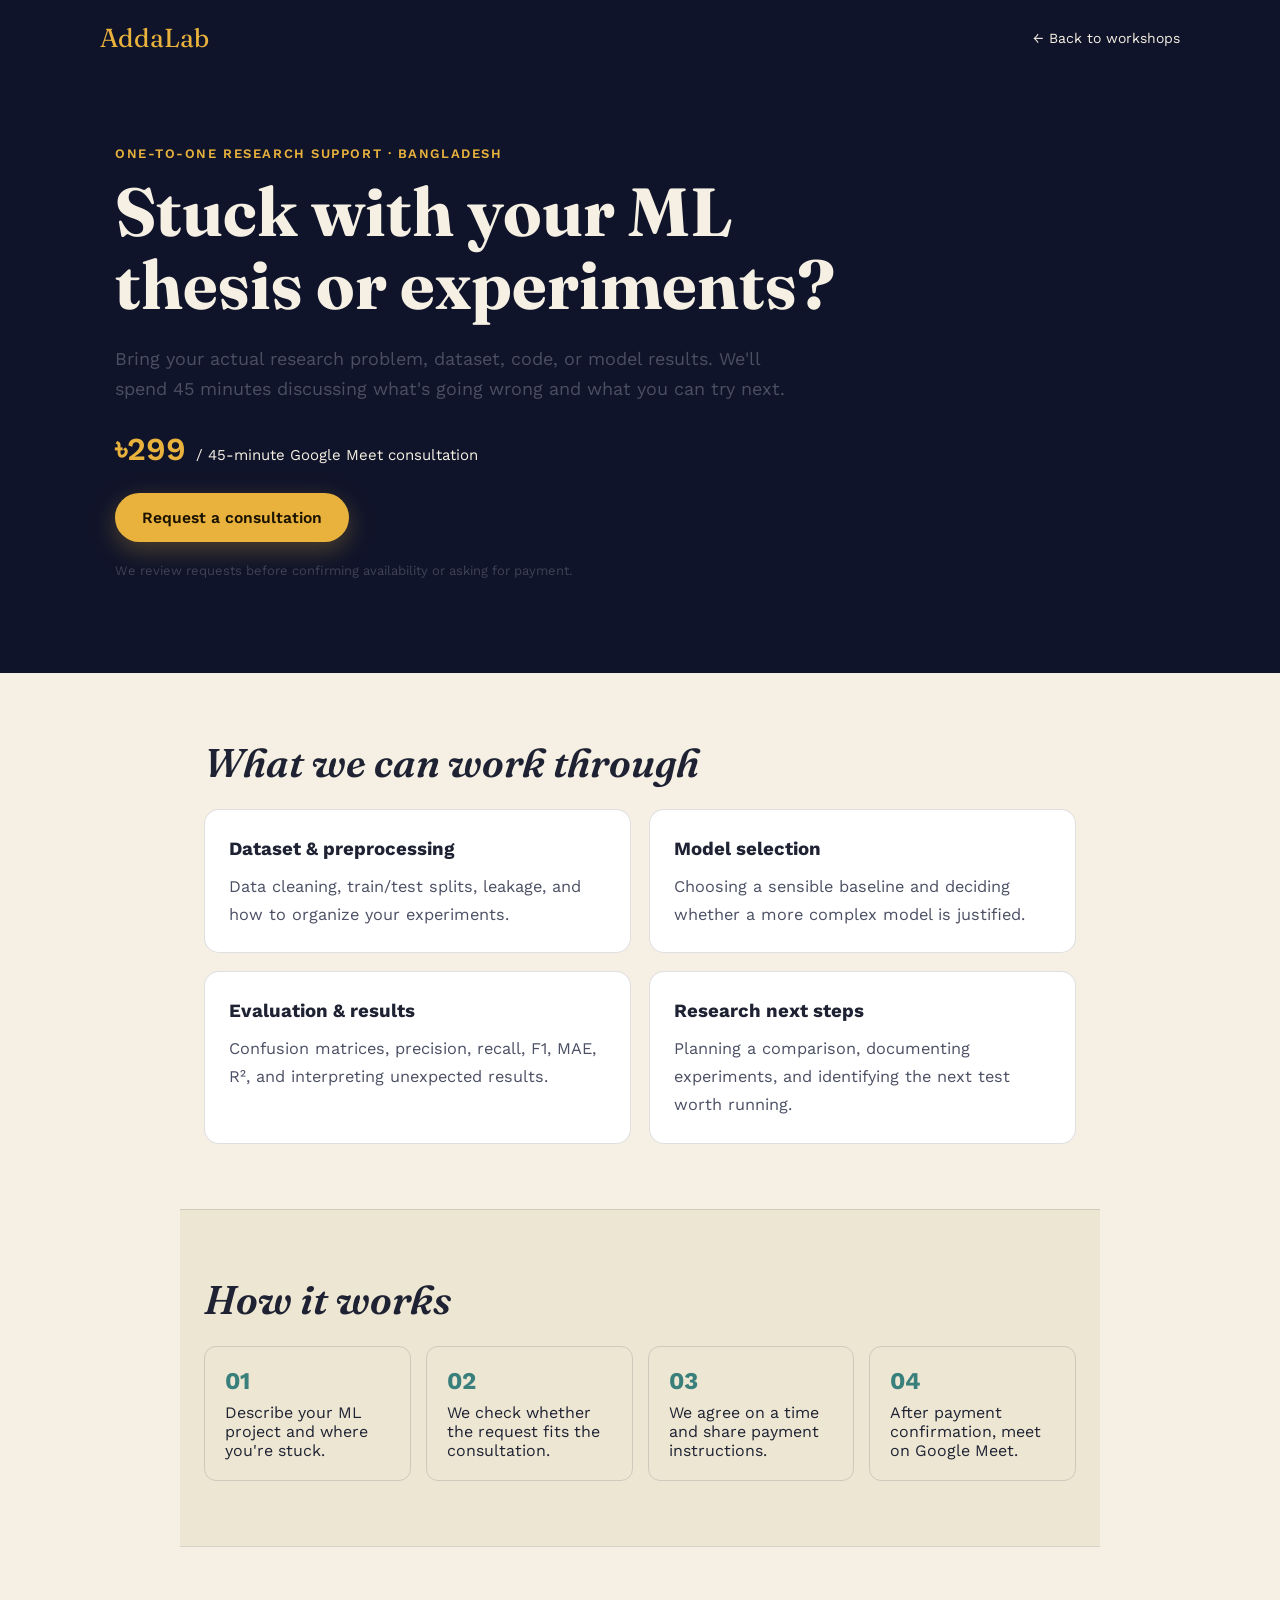
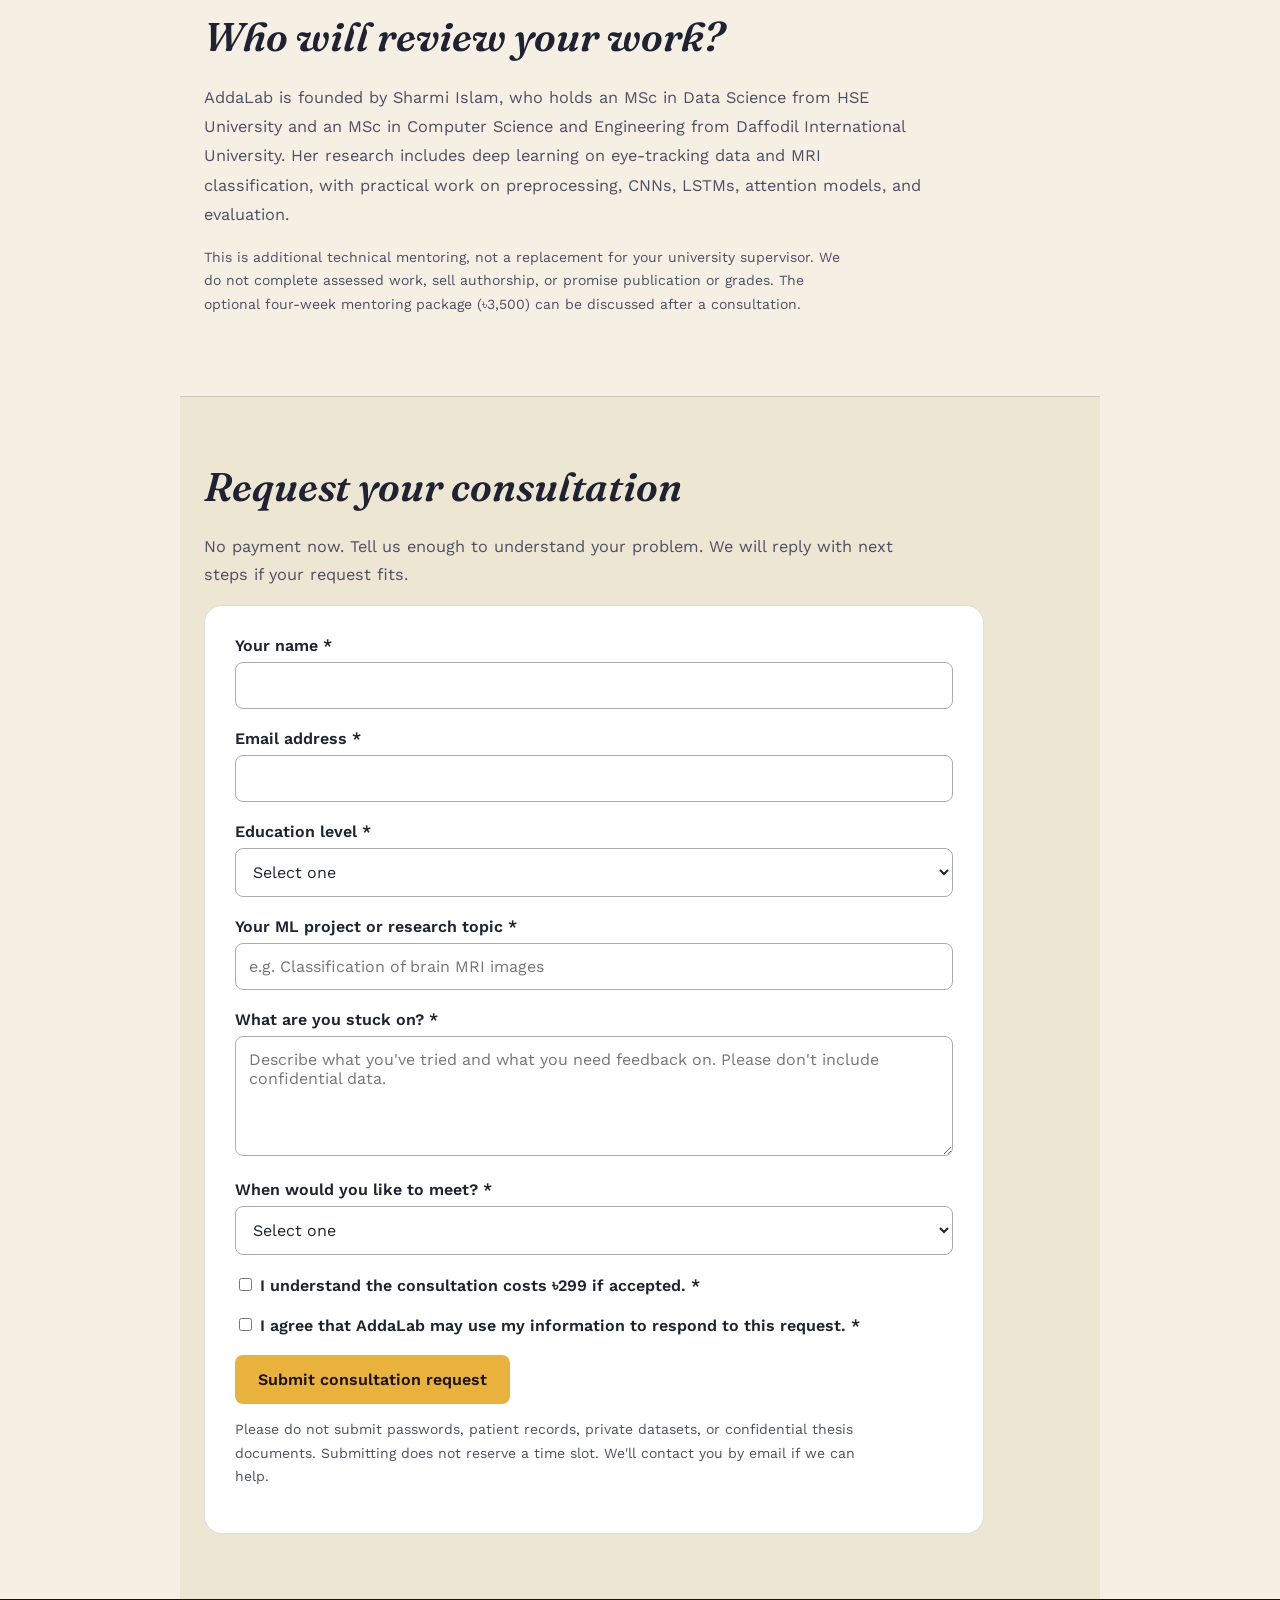
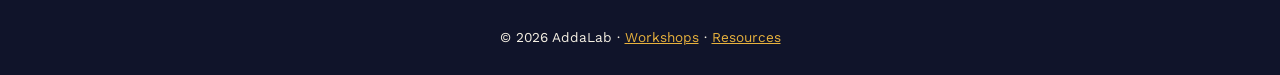
==== mentoring/index.html @ 7a08261a "Fix deployment issues for AddaLab website on Netlify without altering design or content (6ae6e38accb" ====
<!doctype html><html lang="en"><head><meta charset="utf-8"><meta name="viewport" content="width=device-width,initial-scale=1"><title>ML Thesis & Experiment Review | AddaLab</title><meta name="description" content="45-minute one-to-one ML thesis and experiment consultation via Google Meet. ৳299. Request a review of your dataset, model or evaluation results."><link rel="canonical" href="https://addalab.org/mentoring/"><link rel="preconnect" href="https://fonts.googleapis.com"><link href="https://fonts.googleapis.com/css2?family=Fraunces:wght@500;600&family=Work+Sans:wght@400;500;600&display=swap" rel="stylesheet"><style>
  :root{
    --bg-night: #10142A;
    --bg-night-2: #171C38;
    --paper: #F5F0E3;
    --paper-2: #EDE6D3;
    --ink: #1E2233;
    --ink-soft: #4B4F63;
    --gold: #E8B23D;
    --gold-soft: #F3D089;
    --teal: #4B9E97;
    --line: rgba(30,34,51,0.14);
  }
  *{box-sizing:border-box;}
  html{scroll-behavior:smooth;}
  body{
    margin:0;
    background:var(--paper);
    color:var(--ink);
    font-family:'Work Sans', sans-serif;
    -webkit-font-smoothing:antialiased;
  }
  @media (prefers-reduced-motion: reduce){
    *{animation:none !important; transition:none !important;}
  }

  /* ---------- TICKER RIBBON ---------- */
  .ticker-wrap{
    background:var(--gold);
    overflow:hidden;
    white-space:nowrap;
    position:relative;
    z-index:10;
  }
  .ticker{
    display:inline-flex;
    gap:60px;
    padding:10px 0;
    animation:scrollTicker 22s linear infinite;
    font-family:'Work Sans', sans-serif;
    font-weight:600;
    font-size:0.88rem;
    color:#1B1300;
  }
  .ticker span{padding-right:60px; flex:none;}
  @keyframes scrollTicker{
    0%{transform:translateX(0);}
    100%{transform:translateX(-50%);}
  }

  /* ---------- REASONS GRID ---------- */
  .reasons-grid{
    display:grid;
    grid-template-columns:repeat(3, 1fr);
    gap:20px;
    margin-top:28px;
  }
  .reason-card{
    background:#fff;
    border:1px solid var(--line);
    border-radius:16px;
    padding:28px 22px;
    text-align:center;
  }
  .reason-icon{
    width:56px; height:56px;
    border-radius:50%;
    background:var(--paper-2);
    display:flex; align-items:center; justify-content:center;
    font-size:1.6rem;
    margin:0 auto 16px;
  }
  .reason-card h3{
    font-size:1.02rem;
    margin:0 0 8px;
    color:var(--ink);
  }
  .reason-card p{
    font-size:0.88rem;
    color:var(--ink-soft);
    margin:0;
    line-height:1.6;
  }
  @media (max-width:820px){
    .reasons-grid{grid-template-columns:1fr 1fr;}
  }
  @media (max-width:560px){
    .reasons-grid{grid-template-columns:1fr;}
  }

  /* ---------- FLOATING BUTTONS ---------- */
  .float-btn{
    position:fixed;
    bottom:24px;
    width:54px; height:54px;
    border-radius:50%;
    display:flex; align-items:center; justify-content:center;
    box-shadow:0 8px 24px rgba(0,0,0,0.25);
    text-decoration:none;
    z-index:100;
    font-size:0.68rem;
    font-weight:700;
    transition:transform 0.18s ease;
  }
  .float-btn:hover{transform:translateY(-3px);}
  .float-top{
    left:20px;
    background:var(--bg-night);
    color:var(--gold);
    border:2px solid var(--gold);
  }
  .float-whatsapp{
    right:20px;
    background:#25D366;
    color:#fff;
    font-size:1.6rem;
  }

  /* ---------- HERO ---------- */
  .hero{
    position:relative;
    background:linear-gradient(180deg, var(--bg-night) 0%, var(--bg-night-2) 100%);
    color:var(--paper);
    padding:0 24px 90px;
    overflow:hidden;
  }
  .lights{
    width:100%;
    height:64px;
    display:block;
  }
  .bulb{
    animation:twinkle 3.2s ease-in-out infinite;
  }
  .bulb:nth-child(odd){animation-delay:0.6s;}
  .bulb:nth-child(3n){animation-delay:1.4s;}
  @keyframes twinkle{
    0%,100%{opacity:0.55;}
    50%{opacity:1;}
  }
  .hero-inner{
    max-width:760px;
    margin:0 auto;
    text-align:center;
    padding-top:20px;
  }
  .hero-grid{
    max-width:1180px;
    margin:0 auto;
    padding-top:30px;
    display:grid;
    grid-template-columns:1.05fr 0.95fr;
    gap:44px;
    align-items:start;
  }
  .hero-left{text-align:left;}
  .hero-left .cta-row{justify-content:flex-start;}
  .hero-left .trust-row{justify-content:flex-start !important;}
  .hero-form-card{
    background:var(--paper);
    border-radius:18px;
    padding:22px;
    box-shadow:0 20px 50px rgba(0,0,0,0.35);
  }
  .hero-form-card h3{
    font-family:'Fraunces', serif;
    font-weight:600;
    font-style:italic;
    color:var(--ink);
    text-align:center;
    font-size:1.25rem;
    margin:4px 0 16px;
    line-height:1.4;
  }
  @media (max-width:860px){
    .hero-grid{grid-template-columns:1fr;}
    .hero-left{text-align:center;}
    .hero-left .cta-row{justify-content:center;}
    .hero-left .trust-row{justify-content:center !important;}
  }
  .eyebrow-bn{
    font-family:'Noto Sans Bengali', sans-serif;
    font-size:1.05rem;
    font-weight:600;
    letter-spacing:0.04em;
    color:var(--gold-soft);
    margin:0 0 6px;
  }
  h1.brand{
    font-family:'Fraunces', serif;
    font-weight:600;
    font-size:clamp(2.6rem, 6vw, 4.2rem);
    letter-spacing:-0.01em;
    margin:0 0 18px;
  }
  .hero p.tag{
    font-size:clamp(1.05rem, 2vw, 1.25rem);
    color:#D9DAE8;
    max-width:520px;
    margin:0 auto 34px;
    line-height:1.6;
  }
  .cta-row{
    display:flex;
    gap:14px;
    justify-content:center;
    flex-wrap:wrap;
  }
  .btn{
    display:inline-flex;
    align-items:center;
    gap:8px;
    padding:14px 26px;
    border-radius:999px;
    font-family:'Work Sans', sans-serif;
    font-weight:600;
    font-size:0.98rem;
    text-decoration:none;
    cursor:pointer;
    border:1px solid transparent;
    transition:transform 0.18s ease, box-shadow 0.18s ease;
  }
  .btn:hover{transform:translateY(-2px);}
  .btn-primary{
    background:var(--gold);
    color:#1B1300;
    box-shadow:0 8px 24px rgba(232,178,61,0.28);
  }
  .btn-primary:hover{box-shadow:0 12px 30px rgba(232,178,61,0.38);}
  .btn-ghost{
    background:transparent;
    border-color:rgba(245,240,227,0.35);
    color:var(--paper);
  }
  .btn-ghost:hover{border-color:var(--paper);}

  /* ---------- PAPER SHEET ---------- */
  .sheet{
    background:var(--paper);
    border-radius:28px 28px 0 0;
    margin-top:-48px;
    position:relative;
    z-index:2;
    padding:64px 24px 0;
  }
  section{
    max-width:920px;
    margin:0 auto;
    padding:56px 0;
  }
  section + section{border-top:1px solid var(--line);}
  .eyebrow{
    font-size:0.82rem;
    font-weight:600;
    letter-spacing:0.12em;
    text-transform:uppercase;
    color:var(--teal);
    margin:0 0 10px;
  }
  h2{
    font-family:'Fraunces', serif;
    font-weight:600;
    font-style:italic;
    font-size:clamp(1.7rem, 3vw, 2.3rem);
    margin:0 0 18px;
    color:var(--ink);
  }
  p{
    line-height:1.7;
    color:var(--ink-soft);
    font-size:1.02rem;
    max-width:640px;
  }

  /* About */
  .about-grid{
    display:grid;
    grid-template-columns:1.2fr 1fr;
    gap:36px;
    align-items:start;
  }
  .about-card{
    background:var(--paper-2);
    border-radius:16px;
    padding:22px 24px;
  }
  .about-card b{color:var(--ink);}

  /* Journey diagram */
  .journey-wrap{
    display:grid;
    grid-template-columns:340px 1fr;
    gap:40px;
    align-items:center;
  }
  .journey-list{
    list-style:none;
    margin:0;
    padding:0;
    display:flex;
    flex-direction:column;
    gap:14px;
  }
  .journey-list li{
    display:flex;
    gap:12px;
    align-items:flex-start;
    font-size:0.98rem;
    color:var(--ink-soft);
  }
  .journey-list .dot{
    flex:none;
    width:26px;height:26px;
    border-radius:50%;
    background:var(--teal);
    color:#fff;
    font-size:0.78rem;
    font-weight:600;
    display:flex;align-items:center;justify-content:center;
  }
  .journey-list .dot.gold{background:var(--gold); color:#1B1300;}

  /* Who it's for */
  .pill-row{display:flex; gap:10px; flex-wrap:wrap; margin-top:8px;}
  .pill{
    background:var(--paper-2);
    border:1px solid var(--line);
    border-radius:999px;
    padding:8px 16px;
    font-size:0.88rem;
    color:var(--ink);
  }

  /* Future night card */
  .future{
    background:linear-gradient(160deg, var(--bg-night) 0%, var(--bg-night-2) 100%);
    color:var(--paper);
    border-radius:20px;
    padding:40px 32px;
    margin:8px 0 0;
  }
  .future h2{color:var(--paper);}
  .future p{color:#C9CBDC;}
  .future .eyebrow{color:var(--gold-soft);}

  /* Contact */
  .contact-card{
    background:var(--paper-2);
    border-radius:20px;
    padding:36px 32px;
    text-align:center;
  }
  .contact-note{
    font-size:0.86rem;
    color:var(--ink-soft);
    opacity:0.8;
    margin-top:14px;
  }

  footer{
    text-align:center;
    padding:36px 24px 44px;
    color:var(--ink-soft);
    font-size:0.85rem;
  }

  @media (max-width:720px){
    .about-grid, .journey-wrap{grid-template-columns:1fr;}
  }

.mentor-nav{display:flex;align-items:center;justify-content:space-between;gap:12px;padding:22px max(24px,calc((100vw - 1080px)/2));background:var(--bg-night);color:var(--paper)}.mentor-nav a{color:inherit;text-decoration:none}.mentor-nav .logo{font-family:Fraunces,serif;font-size:26px;color:var(--gold)}.mentor-nav .back{font-size:14px}.mentor-hero{background:var(--bg-night);color:var(--paper);padding:70px 24px 78px}.mentor-container{max-width:1050px;margin:auto}.mentor-hero h1{font-family:Fraunces,serif;font-size:clamp(38px,6vw,68px);line-height:1.08;max-width:790px;margin:14px 0 22px;color:var(--paper)}.mentor-hero p{font-size:18px;max-width:690px;line-height:1.7}.mentor-tag{font-size:13px;letter-spacing:.12em;text-transform:uppercase;color:var(--gold);font-weight:600}.mentor-price{font-size:32px;color:var(--gold);font-weight:600;margin:25px 0}.mentor-price small{font-size:15px;color:var(--paper);font-weight:400}.mentor-section{padding:65px 24px}.mentor-section.alt{background:var(--paper-2)}.mentor-section h2{font-family:Fraunces,serif;font-size:clamp(27px,4vw,40px);margin:0 0 22px}.mentor-grid{display:grid;grid-template-columns:repeat(2,minmax(0,1fr));gap:18px}.mentor-tile{padding:24px;background:white;border:1px solid var(--line);border-radius:15px;line-height:1.65}.mentor-tile h3{margin:0 0 8px}.mentor-tile p{margin:0}.mentor-steps{display:grid;grid-template-columns:repeat(4,minmax(0,1fr));gap:15px}.mentor-step{padding:20px;border:1px solid var(--line);border-radius:12px}.mentor-step strong{display:block;color:#397f7b;font-size:24px;margin-bottom:8px}.mentor-form{background:#fff;border:1px solid var(--line);border-radius:18px;padding:30px;max-width:780px}.mentor-form label{display:block;font-weight:600;margin:0 0 7px}.mentor-form input,.mentor-form select,.mentor-form textarea{box-sizing:border-box;width:100%;border:1px solid #a9acb4;border-radius:8px;padding:13px;font:inherit;background:white;color:var(--ink)}.mentor-field{margin:0 0 20px}.mentor-form textarea{min-height:120px}.mentor-form button{border:0;border-radius:8px;background:var(--gold);color:#1b1300;font:600 16px 'Work Sans',sans-serif;padding:15px 23px;cursor:pointer}.mentor-note{font-size:14px;color:var(--ink-soft);line-height:1.7}.mentor-footer{padding:30px 24px;text-align:center;background:var(--bg-night);color:var(--paper)}.mentor-footer a{color:var(--gold)}@media(max-width:700px){.mentor-grid,.mentor-steps{grid-template-columns:1fr}.mentor-hero{padding:48px 22px}.mentor-form{padding:20px}.mentor-nav{padding:18px 22px}}
</style></head><body><nav class="mentor-nav"><a class="logo" href="/">AddaLab</a><a class="back" href="/">← Back to workshops</a></nav><header class="mentor-hero"><div class="mentor-container"><div class="mentor-tag">One-to-one research support · Bangladesh</div><h1>Stuck with your ML thesis or experiments?</h1><p>Bring your actual research problem, dataset, code, or model results. We'll spend 45 minutes discussing what's going wrong and what you can try next.</p><div class="mentor-price">৳299 <small> / 45-minute Google Meet consultation</small></div><a href="#apply" class="btn btn-primary">Request a consultation</a><p style="font-size:13px;opacity:.8;margin-top:18px">We review requests before confirming availability or asking for payment.</p></div></header><main><section class="mentor-section"><div class="mentor-container"><h2>What we can work through</h2><div class="mentor-grid"><div class="mentor-tile"><h3>Dataset & preprocessing</h3><p>Data cleaning, train/test splits, leakage, and how to organize your experiments.</p></div><div class="mentor-tile"><h3>Model selection</h3><p>Choosing a sensible baseline and deciding whether a more complex model is justified.</p></div><div class="mentor-tile"><h3>Evaluation & results</h3><p>Confusion matrices, precision, recall, F1, MAE, R², and interpreting unexpected results.</p></div><div class="mentor-tile"><h3>Research next steps</h3><p>Planning a comparison, documenting experiments, and identifying the next test worth running.</p></div></div></div></section><section class="mentor-section alt"><div class="mentor-container"><h2>How it works</h2><div class="mentor-steps"><div class="mentor-step"><strong>01</strong>Describe your ML project and where you're stuck.</div><div class="mentor-step"><strong>02</strong>We check whether the request fits the consultation.</div><div class="mentor-step"><strong>03</strong>We agree on a time and share payment instructions.</div><div class="mentor-step"><strong>04</strong>After payment confirmation, meet on Google Meet.</div></div></div></section><section class="mentor-section"><div class="mentor-container"><h2>Who will review your work?</h2><p style="max-width:730px;line-height:1.8">AddaLab is founded by Sharmi Islam, who holds an MSc in Data Science from HSE University and an MSc in Computer Science and Engineering from Daffodil International University. Her research includes deep learning on eye-tracking data and MRI classification, with practical work on preprocessing, CNNs, LSTMs, attention models, and evaluation.</p><p class="mentor-note">This is additional technical mentoring, not a replacement for your university supervisor. We do not complete assessed work, sell authorship, or promise publication or grades. The optional four-week mentoring package (৳3,500) can be discussed after a consultation.</p></div></section><section id="apply" class="mentor-section alt"><div class="mentor-container"><h2>Request your consultation</h2><p style="max-width:730px;line-height:1.7">No payment now. Tell us enough to understand your problem. We will reply with next steps if your request fits.</p><form class="mentor-form" name="mentoring-request" method="POST" action="/mentoring/thanks/" data-netlify="true" netlify-honeypot="bot-field"><input type="hidden" name="form-name" value="mentoring-request"><p hidden><label>Do not fill this out: <input name="bot-field"></label></p><div class="mentor-field"><label for="student-name">Your name *</label><input id="student-name" name="student-name" autocomplete="name" required maxlength="120"></div><div class="mentor-field"><label for="student-email">Email address *</label><input id="student-email" name="student-email" type="email" autocomplete="email" required maxlength="180"></div><div class="mentor-field"><label for="level">Education level *</label><select id="level" name="level" required><option value="">Select one</option><option>Undergraduate</option><option>Master's student</option><option>Other</option></select></div><div class="mentor-field"><label for="research-topic">Your ML project or research topic *</label><input id="research-topic" name="research-topic" required maxlength="220" placeholder="e.g. Classification of brain MRI images"></div><div class="mentor-field"><label for="problem">What are you stuck on? *</label><textarea id="problem" name="problem" required maxlength="2000" placeholder="Describe what you've tried and what you need feedback on. Please don't include confidential data."></textarea></div><div class="mentor-field"><label for="urgency">When would you like to meet? *</label><select id="urgency" name="urgency" required><option value="">Select one</option><option>Within 7 days</option><option>Within 30 days</option><option>Just exploring</option></select></div><div class="mentor-field"><label><input type="checkbox" name="price-confirmed" value="yes" required style="width:auto;margin-right:8px">I understand the consultation costs ৳299 if accepted. *</label></div><div class="mentor-field"><label><input type="checkbox" name="contact-consent" value="yes" required style="width:auto;margin-right:8px">I agree that AddaLab may use my information to respond to this request. *</label></div><button type="submit">Submit consultation request</button><p class="mentor-note">Please do not submit passwords, patient records, private datasets, or confidential thesis documents. Submitting does not reserve a time slot. We'll contact you by email if we can help.</p></form></div></section></main><footer class="mentor-footer">© 2026 AddaLab · <a href="/">Workshops</a> · <a href="/resources">Resources</a></footer></body></html>
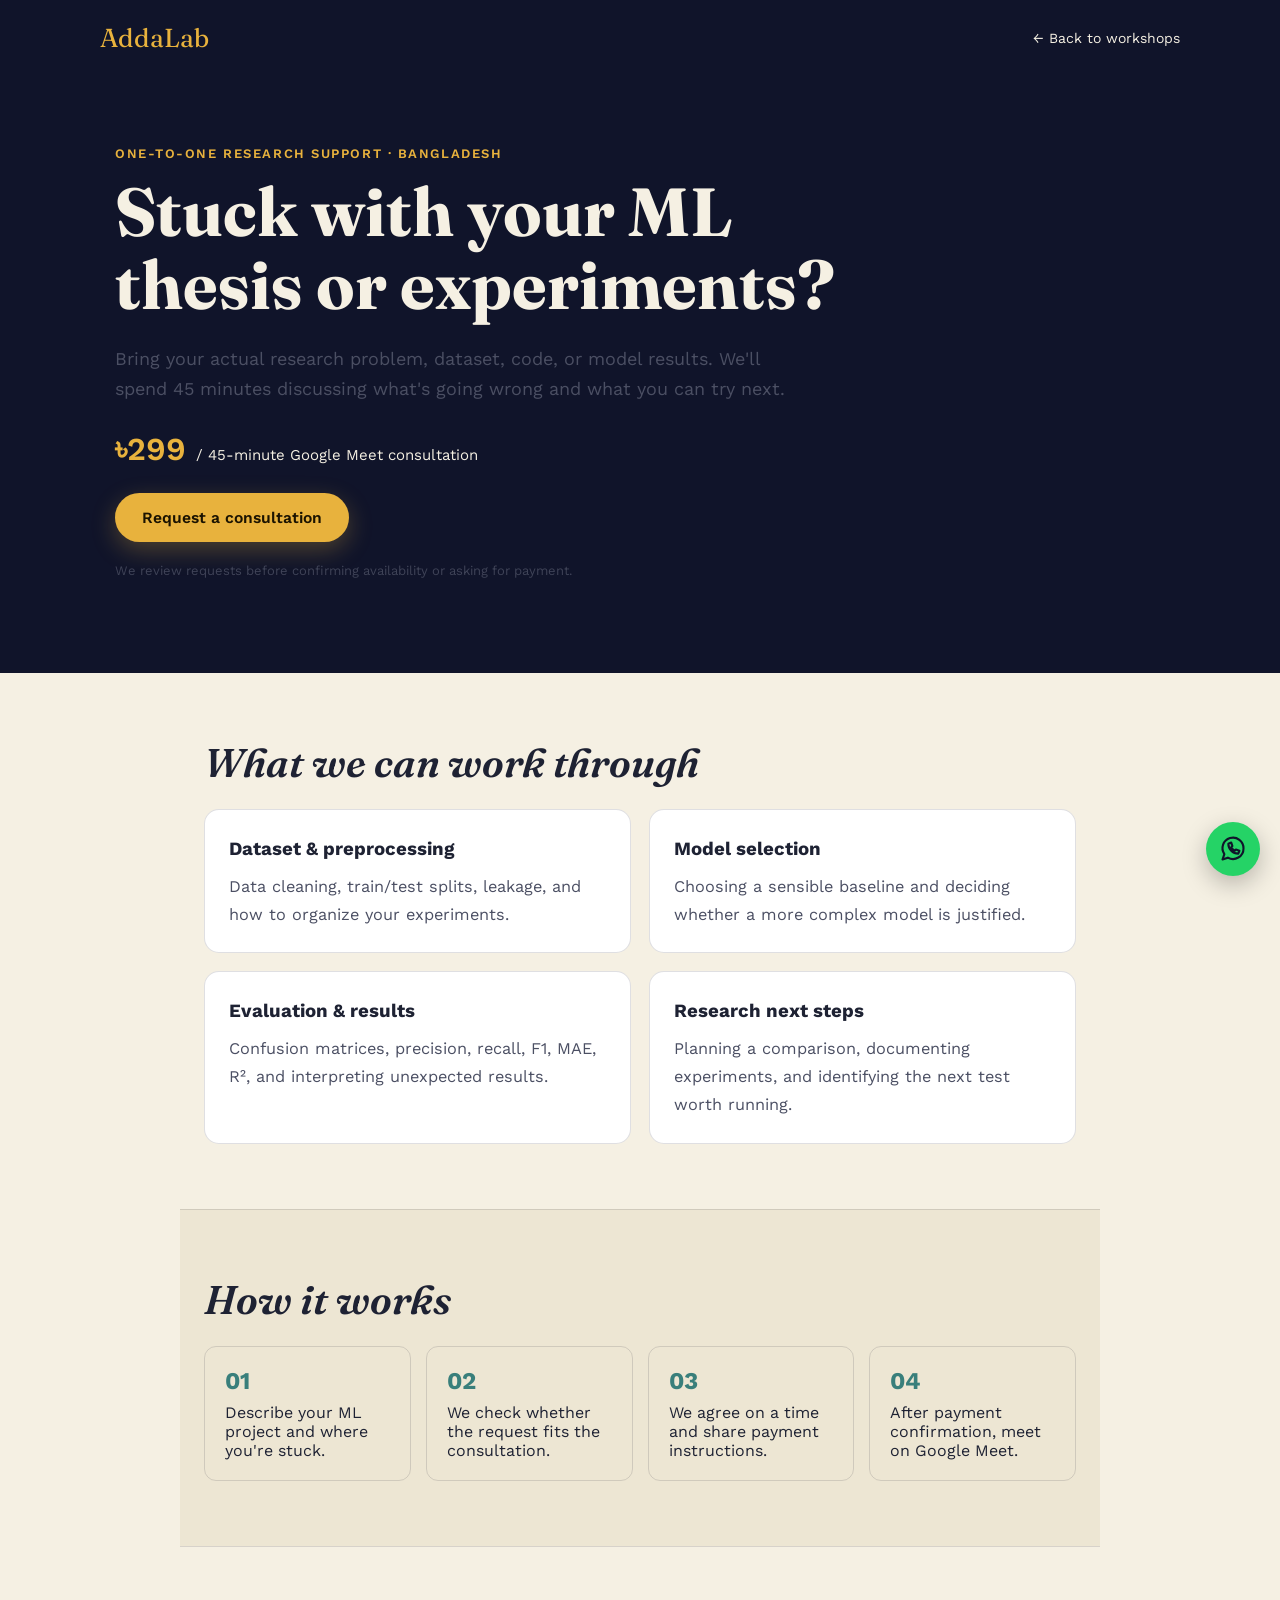
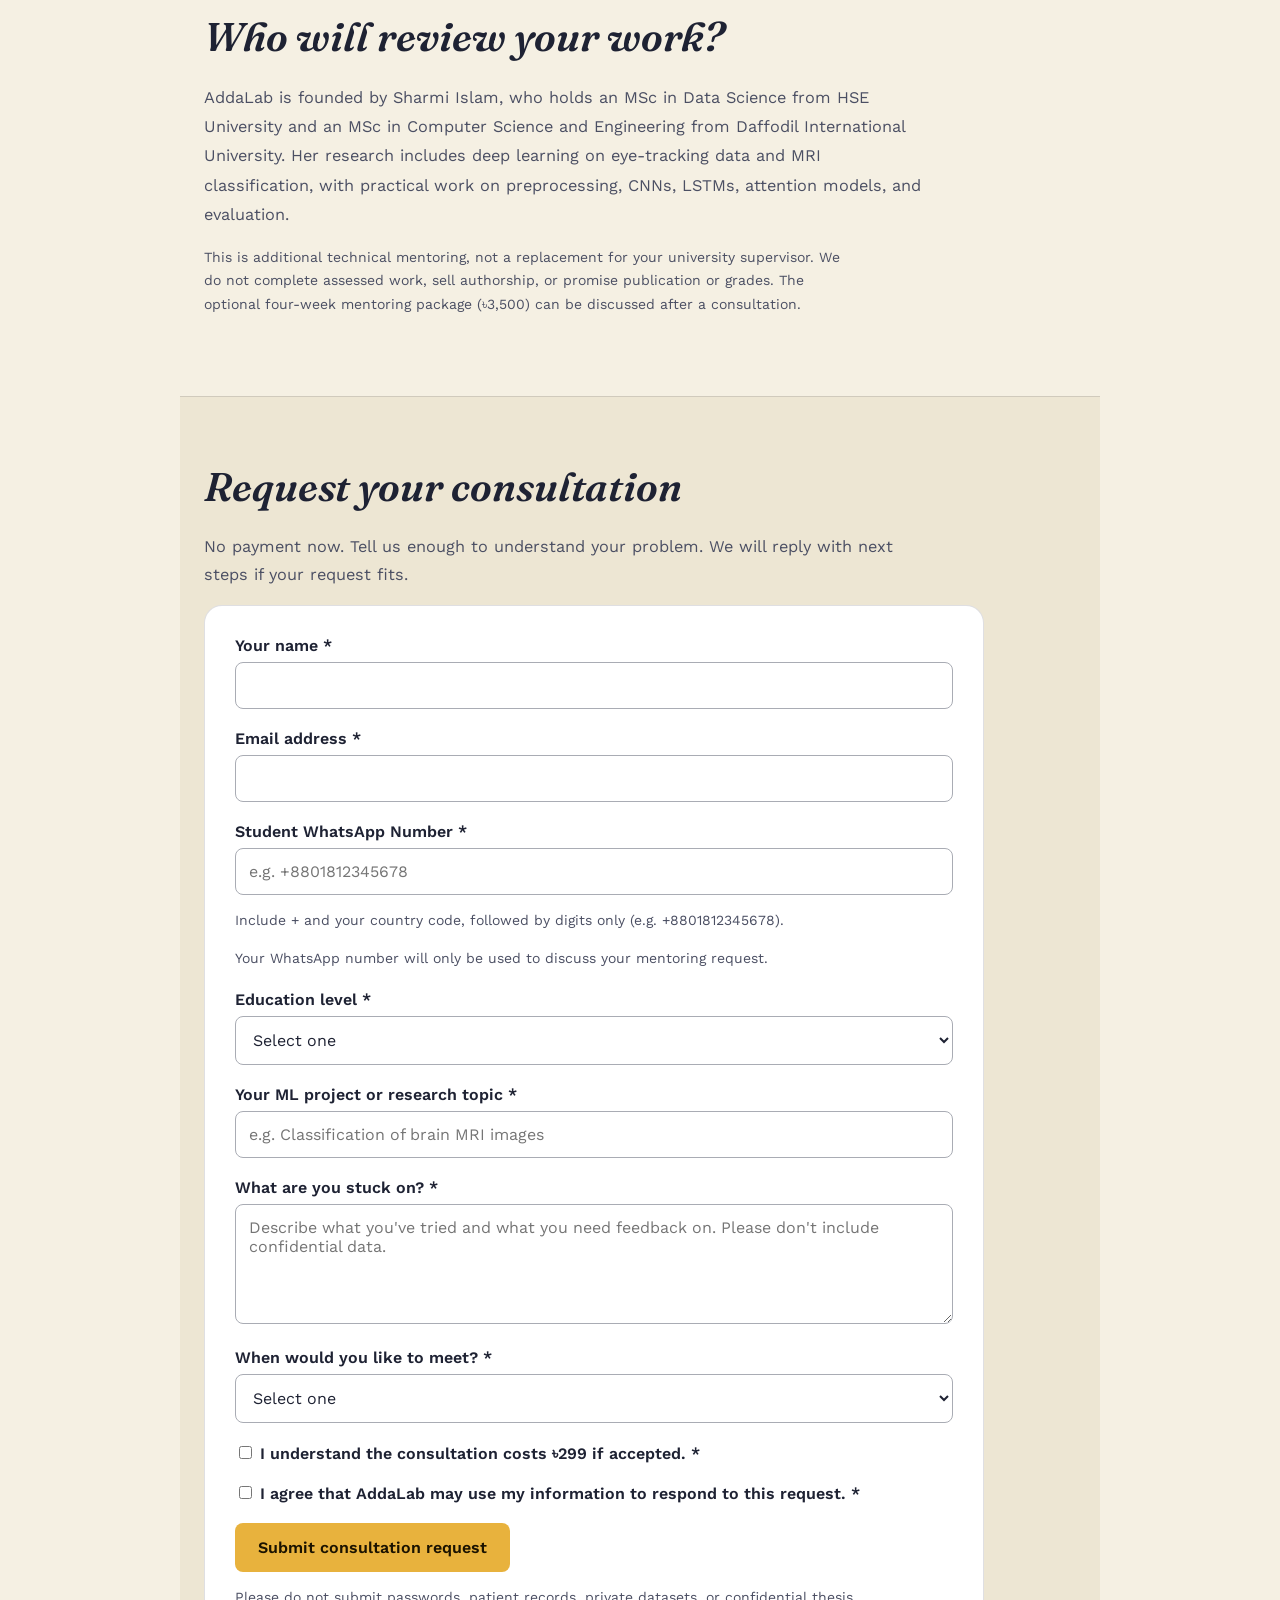
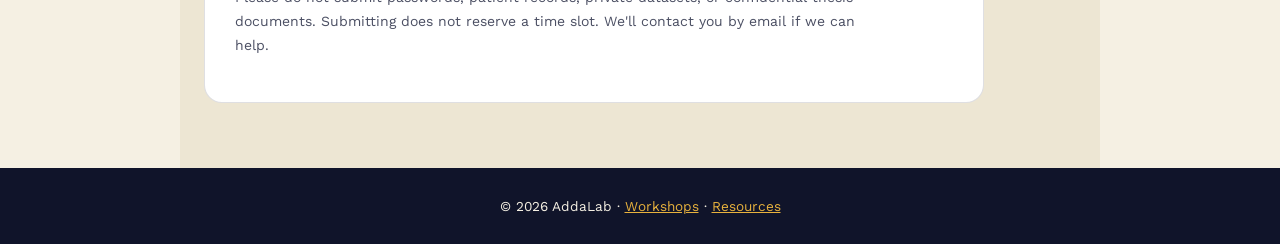
==== commit ada2c495: "Integrate WhatsApp into AddaLab website and update ML mentoring form (6ae6e85818cdd42c48608726)" ====
--- a/mentoring/index.html
+++ b/mentoring/index.html
@@ -1,4 +1,6 @@
-<!doctype html><html lang="en"><head><meta charset="utf-8"><meta name="viewport" content="width=device-width,initial-scale=1"><title>ML Thesis & Experiment Review | AddaLab</title><meta name="description" content="45-minute one-to-one ML thesis and experiment consultation via Google Meet. ৳299. Request a review of your dataset, model or evaluation results."><link rel="canonical" href="https://addalab.org/mentoring/"><link rel="preconnect" href="https://fonts.googleapis.com"><link href="https://fonts.googleapis.com/css2?family=Fraunces:wght@500;600&family=Work+Sans:wght@400;500;600&display=swap" rel="stylesheet"><style>
+<!doctype html><html lang="en"><head>
+<link rel="icon" href="/favicon.ico" sizes="16x16 32x32 48x48" type="image/x-icon">
+<link rel="icon" href="/favicon.svg" sizes="any" type="image/svg+xml"><meta charset="utf-8"><meta name="viewport" content="width=device-width,initial-scale=1"><title>ML Thesis & Experiment Review | AddaLab</title><meta name="description" content="45-minute one-to-one ML thesis and experiment consultation via Google Meet. ৳299. Request a review of your dataset, model or evaluation results."><link rel="canonical" href="https://addalab.org/mentoring/"><link rel="preconnect" href="https://fonts.googleapis.com"><link href="https://fonts.googleapis.com/css2?family=Fraunces:wght@500;600&family=Work+Sans:wght@400;500;600&display=swap" rel="stylesheet"><style>
   :root{
     --bg-night: #10142A;
     --bg-night-2: #171C38;
@@ -369,4 +371,6 @@
   }
 
 .mentor-nav{display:flex;align-items:center;justify-content:space-between;gap:12px;padding:22px max(24px,calc((100vw - 1080px)/2));background:var(--bg-night);color:var(--paper)}.mentor-nav a{color:inherit;text-decoration:none}.mentor-nav .logo{font-family:Fraunces,serif;font-size:26px;color:var(--gold)}.mentor-nav .back{font-size:14px}.mentor-hero{background:var(--bg-night);color:var(--paper);padding:70px 24px 78px}.mentor-container{max-width:1050px;margin:auto}.mentor-hero h1{font-family:Fraunces,serif;font-size:clamp(38px,6vw,68px);line-height:1.08;max-width:790px;margin:14px 0 22px;color:var(--paper)}.mentor-hero p{font-size:18px;max-width:690px;line-height:1.7}.mentor-tag{font-size:13px;letter-spacing:.12em;text-transform:uppercase;color:var(--gold);font-weight:600}.mentor-price{font-size:32px;color:var(--gold);font-weight:600;margin:25px 0}.mentor-price small{font-size:15px;color:var(--paper);font-weight:400}.mentor-section{padding:65px 24px}.mentor-section.alt{background:var(--paper-2)}.mentor-section h2{font-family:Fraunces,serif;font-size:clamp(27px,4vw,40px);margin:0 0 22px}.mentor-grid{display:grid;grid-template-columns:repeat(2,minmax(0,1fr));gap:18px}.mentor-tile{padding:24px;background:white;border:1px solid var(--line);border-radius:15px;line-height:1.65}.mentor-tile h3{margin:0 0 8px}.mentor-tile p{margin:0}.mentor-steps{display:grid;grid-template-columns:repeat(4,minmax(0,1fr));gap:15px}.mentor-step{padding:20px;border:1px solid var(--line);border-radius:12px}.mentor-step strong{display:block;color:#397f7b;font-size:24px;margin-bottom:8px}.mentor-form{background:#fff;border:1px solid var(--line);border-radius:18px;padding:30px;max-width:780px}.mentor-form label{display:block;font-weight:600;margin:0 0 7px}.mentor-form input,.mentor-form select,.mentor-form textarea{box-sizing:border-box;width:100%;border:1px solid #a9acb4;border-radius:8px;padding:13px;font:inherit;background:white;color:var(--ink)}.mentor-field{margin:0 0 20px}.mentor-form textarea{min-height:120px}.mentor-form button{border:0;border-radius:8px;background:var(--gold);color:#1b1300;font:600 16px 'Work Sans',sans-serif;padding:15px 23px;cursor:pointer}.mentor-note{font-size:14px;color:var(--ink-soft);line-height:1.7}.mentor-footer{padding:30px 24px;text-align:center;background:var(--bg-night);color:var(--paper)}.mentor-footer a{color:var(--gold)}@media(max-width:700px){.mentor-grid,.mentor-steps{grid-template-columns:1fr}.mentor-hero{padding:48px 22px}.mentor-form{padding:20px}.mentor-nav{padding:18px 22px}}
-</style></head><body><nav class="mentor-nav"><a class="logo" href="/">AddaLab</a><a class="back" href="/">← Back to workshops</a></nav><header class="mentor-hero"><div class="mentor-container"><div class="mentor-tag">One-to-one research support · Bangladesh</div><h1>Stuck with your ML thesis or experiments?</h1><p>Bring your actual research problem, dataset, code, or model results. We'll spend 45 minutes discussing what's going wrong and what you can try next.</p><div class="mentor-price">৳299 <small> / 45-minute Google Meet consultation</small></div><a href="#apply" class="btn btn-primary">Request a consultation</a><p style="font-size:13px;opacity:.8;margin-top:18px">We review requests before confirming availability or asking for payment.</p></div></header><main><section class="mentor-section"><div class="mentor-container"><h2>What we can work through</h2><div class="mentor-grid"><div class="mentor-tile"><h3>Dataset & preprocessing</h3><p>Data cleaning, train/test splits, leakage, and how to organize your experiments.</p></div><div class="mentor-tile"><h3>Model selection</h3><p>Choosing a sensible baseline and deciding whether a more complex model is justified.</p></div><div class="mentor-tile"><h3>Evaluation & results</h3><p>Confusion matrices, precision, recall, F1, MAE, R², and interpreting unexpected results.</p></div><div class="mentor-tile"><h3>Research next steps</h3><p>Planning a comparison, documenting experiments, and identifying the next test worth running.</p></div></div></div></section><section class="mentor-section alt"><div class="mentor-container"><h2>How it works</h2><div class="mentor-steps"><div class="mentor-step"><strong>01</strong>Describe your ML project and where you're stuck.</div><div class="mentor-step"><strong>02</strong>We check whether the request fits the consultation.</div><div class="mentor-step"><strong>03</strong>We agree on a time and share payment instructions.</div><div class="mentor-step"><strong>04</strong>After payment confirmation, meet on Google Meet.</div></div></div></section><section class="mentor-section"><div class="mentor-container"><h2>Who will review your work?</h2><p style="max-width:730px;line-height:1.8">AddaLab is founded by Sharmi Islam, who holds an MSc in Data Science from HSE University and an MSc in Computer Science and Engineering from Daffodil International University. Her research includes deep learning on eye-tracking data and MRI classification, with practical work on preprocessing, CNNs, LSTMs, attention models, and evaluation.</p><p class="mentor-note">This is additional technical mentoring, not a replacement for your university supervisor. We do not complete assessed work, sell authorship, or promise publication or grades. The optional four-week mentoring package (৳3,500) can be discussed after a consultation.</p></div></section><section id="apply" class="mentor-section alt"><div class="mentor-container"><h2>Request your consultation</h2><p style="max-width:730px;line-height:1.7">No payment now. Tell us enough to understand your problem. We will reply with next steps if your request fits.</p><form class="mentor-form" name="mentoring-request" method="POST" action="/mentoring/thanks/" data-netlify="true" netlify-honeypot="bot-field"><input type="hidden" name="form-name" value="mentoring-request"><p hidden><label>Do not fill this out: <input name="bot-field"></label></p><div class="mentor-field"><label for="student-name">Your name *</label><input id="student-name" name="student-name" autocomplete="name" required maxlength="120"></div><div class="mentor-field"><label for="student-email">Email address *</label><input id="student-email" name="student-email" type="email" autocomplete="email" required maxlength="180"></div><div class="mentor-field"><label for="level">Education level *</label><select id="level" name="level" required><option value="">Select one</option><option>Undergraduate</option><option>Master's student</option><option>Other</option></select></div><div class="mentor-field"><label for="research-topic">Your ML project or research topic *</label><input id="research-topic" name="research-topic" required maxlength="220" placeholder="e.g. Classification of brain MRI images"></div><div class="mentor-field"><label for="problem">What are you stuck on? *</label><textarea id="problem" name="problem" required maxlength="2000" placeholder="Describe what you've tried and what you need feedback on. Please don't include confidential data."></textarea></div><div class="mentor-field"><label for="urgency">When would you like to meet? *</label><select id="urgency" name="urgency" required><option value="">Select one</option><option>Within 7 days</option><option>Within 30 days</option><option>Just exploring</option></select></div><div class="mentor-field"><label><input type="checkbox" name="price-confirmed" value="yes" required style="width:auto;margin-right:8px">I understand the consultation costs ৳299 if accepted. *</label></div><div class="mentor-field"><label><input type="checkbox" name="contact-consent" value="yes" required style="width:auto;margin-right:8px">I agree that AddaLab may use my information to respond to this request. *</label></div><button type="submit">Submit consultation request</button><p class="mentor-note">Please do not submit passwords, patient records, private datasets, or confidential thesis documents. Submitting does not reserve a time slot. We'll contact you by email if we can help.</p></form></div></section></main><footer class="mentor-footer">© 2026 AddaLab · <a href="/">Workshops</a> · <a href="/resources">Resources</a></footer></body></html>+</style><link rel="stylesheet" href="/whatsapp.css">
+</head><body><nav class="mentor-nav"><a class="logo" href="/">AddaLab</a><a class="back" href="/">← Back to workshops</a></nav><header class="mentor-hero"><div class="mentor-container"><div class="mentor-tag">One-to-one research support · Bangladesh</div><h1>Stuck with your ML thesis or experiments?</h1><p>Bring your actual research problem, dataset, code, or model results. We'll spend 45 minutes discussing what's going wrong and what you can try next.</p><div class="mentor-price">৳299 <small> / 45-minute Google Meet consultation</small></div><a href="#apply" class="btn btn-primary">Request a consultation</a><p style="font-size:13px;opacity:.8;margin-top:18px">We review requests before confirming availability or asking for payment.</p></div></header><main><section class="mentor-section"><div class="mentor-container"><h2>What we can work through</h2><div class="mentor-grid"><div class="mentor-tile"><h3>Dataset & preprocessing</h3><p>Data cleaning, train/test splits, leakage, and how to organize your experiments.</p></div><div class="mentor-tile"><h3>Model selection</h3><p>Choosing a sensible baseline and deciding whether a more complex model is justified.</p></div><div class="mentor-tile"><h3>Evaluation & results</h3><p>Confusion matrices, precision, recall, F1, MAE, R², and interpreting unexpected results.</p></div><div class="mentor-tile"><h3>Research next steps</h3><p>Planning a comparison, documenting experiments, and identifying the next test worth running.</p></div></div></div></section><section class="mentor-section alt"><div class="mentor-container"><h2>How it works</h2><div class="mentor-steps"><div class="mentor-step"><strong>01</strong>Describe your ML project and where you're stuck.</div><div class="mentor-step"><strong>02</strong>We check whether the request fits the consultation.</div><div class="mentor-step"><strong>03</strong>We agree on a time and share payment instructions.</div><div class="mentor-step"><strong>04</strong>After payment confirmation, meet on Google Meet.</div></div></div></section><section class="mentor-section"><div class="mentor-container"><h2>Who will review your work?</h2><p style="max-width:730px;line-height:1.8">AddaLab is founded by Sharmi Islam, who holds an MSc in Data Science from HSE University and an MSc in Computer Science and Engineering from Daffodil International University. Her research includes deep learning on eye-tracking data and MRI classification, with practical work on preprocessing, CNNs, LSTMs, attention models, and evaluation.</p><p class="mentor-note">This is additional technical mentoring, not a replacement for your university supervisor. We do not complete assessed work, sell authorship, or promise publication or grades. The optional four-week mentoring package (৳3,500) can be discussed after a consultation.</p></div></section><section id="apply" class="mentor-section alt"><div class="mentor-container"><h2>Request your consultation</h2><p style="max-width:730px;line-height:1.7">No payment now. Tell us enough to understand your problem. We will reply with next steps if your request fits.</p><form class="mentor-form" name="mentoring-request" method="POST" action="/mentoring/thanks/" data-netlify="true" netlify-honeypot="bot-field"><input type="hidden" name="form-name" value="mentoring-request"><p hidden><label>Do not fill this out: <input name="bot-field"></label></p><div class="mentor-field"><label for="student-name">Your name *</label><input id="student-name" name="student-name" autocomplete="name" required maxlength="120"></div><div class="mentor-field"><label for="student-email">Email address *</label><input id="student-email" name="student-email" type="email" autocomplete="email" required maxlength="180"></div><div class="mentor-field"><label for="student-whatsapp">Student WhatsApp Number *</label><input id="student-whatsapp" name="student-whatsapp" type="tel" autocomplete="tel" inputmode="tel" required pattern="\+[1-9][0-9]{6,14}" maxlength="16" placeholder="e.g. +8801812345678" title="Include + and your country code, followed by digits only (7–15 digits total)." aria-describedby="whatsapp-format whatsapp-privacy"><p id="whatsapp-format" class="mentor-note">Include + and your country code, followed by digits only (e.g. +8801812345678).</p><p id="whatsapp-privacy" class="mentor-note">Your WhatsApp number will only be used to discuss your mentoring request.</p></div><div class="mentor-field"><label for="level">Education level *</label><select id="level" name="level" required><option value="">Select one</option><option>Undergraduate</option><option>Master's student</option><option>Other</option></select></div><div class="mentor-field"><label for="research-topic">Your ML project or research topic *</label><input id="research-topic" name="research-topic" required maxlength="220" placeholder="e.g. Classification of brain MRI images"></div><div class="mentor-field"><label for="problem">What are you stuck on? *</label><textarea id="problem" name="problem" required maxlength="2000" placeholder="Describe what you've tried and what you need feedback on. Please don't include confidential data."></textarea></div><div class="mentor-field"><label for="urgency">When would you like to meet? *</label><select id="urgency" name="urgency" required><option value="">Select one</option><option>Within 7 days</option><option>Within 30 days</option><option>Just exploring</option></select></div><div class="mentor-field"><label><input type="checkbox" name="price-confirmed" value="yes" required style="width:auto;margin-right:8px">I understand the consultation costs ৳299 if accepted. *</label></div><div class="mentor-field"><label><input type="checkbox" name="contact-consent" value="yes" required style="width:auto;margin-right:8px">I agree that AddaLab may use my information to respond to this request. *</label></div><button type="submit">Submit consultation request</button><p class="mentor-note">Please do not submit passwords, patient records, private datasets, or confidential thesis documents. Submitting does not reserve a time slot. We'll contact you by email if we can help.</p></form></div></section></main><footer class="mentor-footer">© 2026 AddaLab · <a href="/">Workshops</a> · <a href="/resources">Resources</a></footer><a href="https://wa.me/8801822604437?text=Hello%20AddaLab%2C%20I%20would%20like%20to%20know%20more%20about%20your%20ML%20mentoring%20service." class="whatsapp-chat" target="_blank" rel="noopener noreferrer" aria-label="Chat with AddaLab on WhatsApp (opens in a new tab)" title="Chat with AddaLab on WhatsApp"><svg xmlns="http://www.w3.org/2000/svg" width="28" height="28" viewBox="0 0 24 24" fill="none" stroke="currentColor" stroke-width="1.8" stroke-linecap="round" stroke-linejoin="round" aria-hidden="true" focusable="false"><path d="M21 11.5a9 9 0 0 1-13.4 7.9L3 21l1.6-4.6A9 9 0 1 1 21 11.5Z"/><path d="M8 7.5c0 4.7 3.8 8.5 8.5 8.5l1-2.5-3-1-1 1a7 7 0 0 1-3-3l1-1-1-3Z"/></svg></a>
+</body></html>
--- a/whatsapp.css
+++ b/whatsapp.css
@@ -0,0 +1,24 @@
+/* Shared WhatsApp contact button; matches the existing floating control. */
+.whatsapp-chat {
+  position: fixed;
+  right: max(20px, env(safe-area-inset-right));
+  bottom: calc(24px + env(safe-area-inset-bottom));
+  width: 54px;
+  height: 54px;
+  box-sizing: border-box;
+  border-radius: 50%;
+  display: flex;
+  align-items: center;
+  justify-content: center;
+  background: #25D366;
+  color: #10142A;
+  box-shadow: 0 8px 24px rgba(0,0,0,0.25);
+  text-decoration: none;
+  z-index: 100;
+  transition: transform 0.18s ease;
+}
+.whatsapp-chat:hover { transform: translateY(-3px); }
+.whatsapp-chat:focus-visible { outline: 3px solid #10142A; outline-offset: 4px; box-shadow: 0 0 0 4px #F5F0E3; }
+@media (prefers-reduced-motion: reduce) {
+  .whatsapp-chat { transition: none; }
+}
